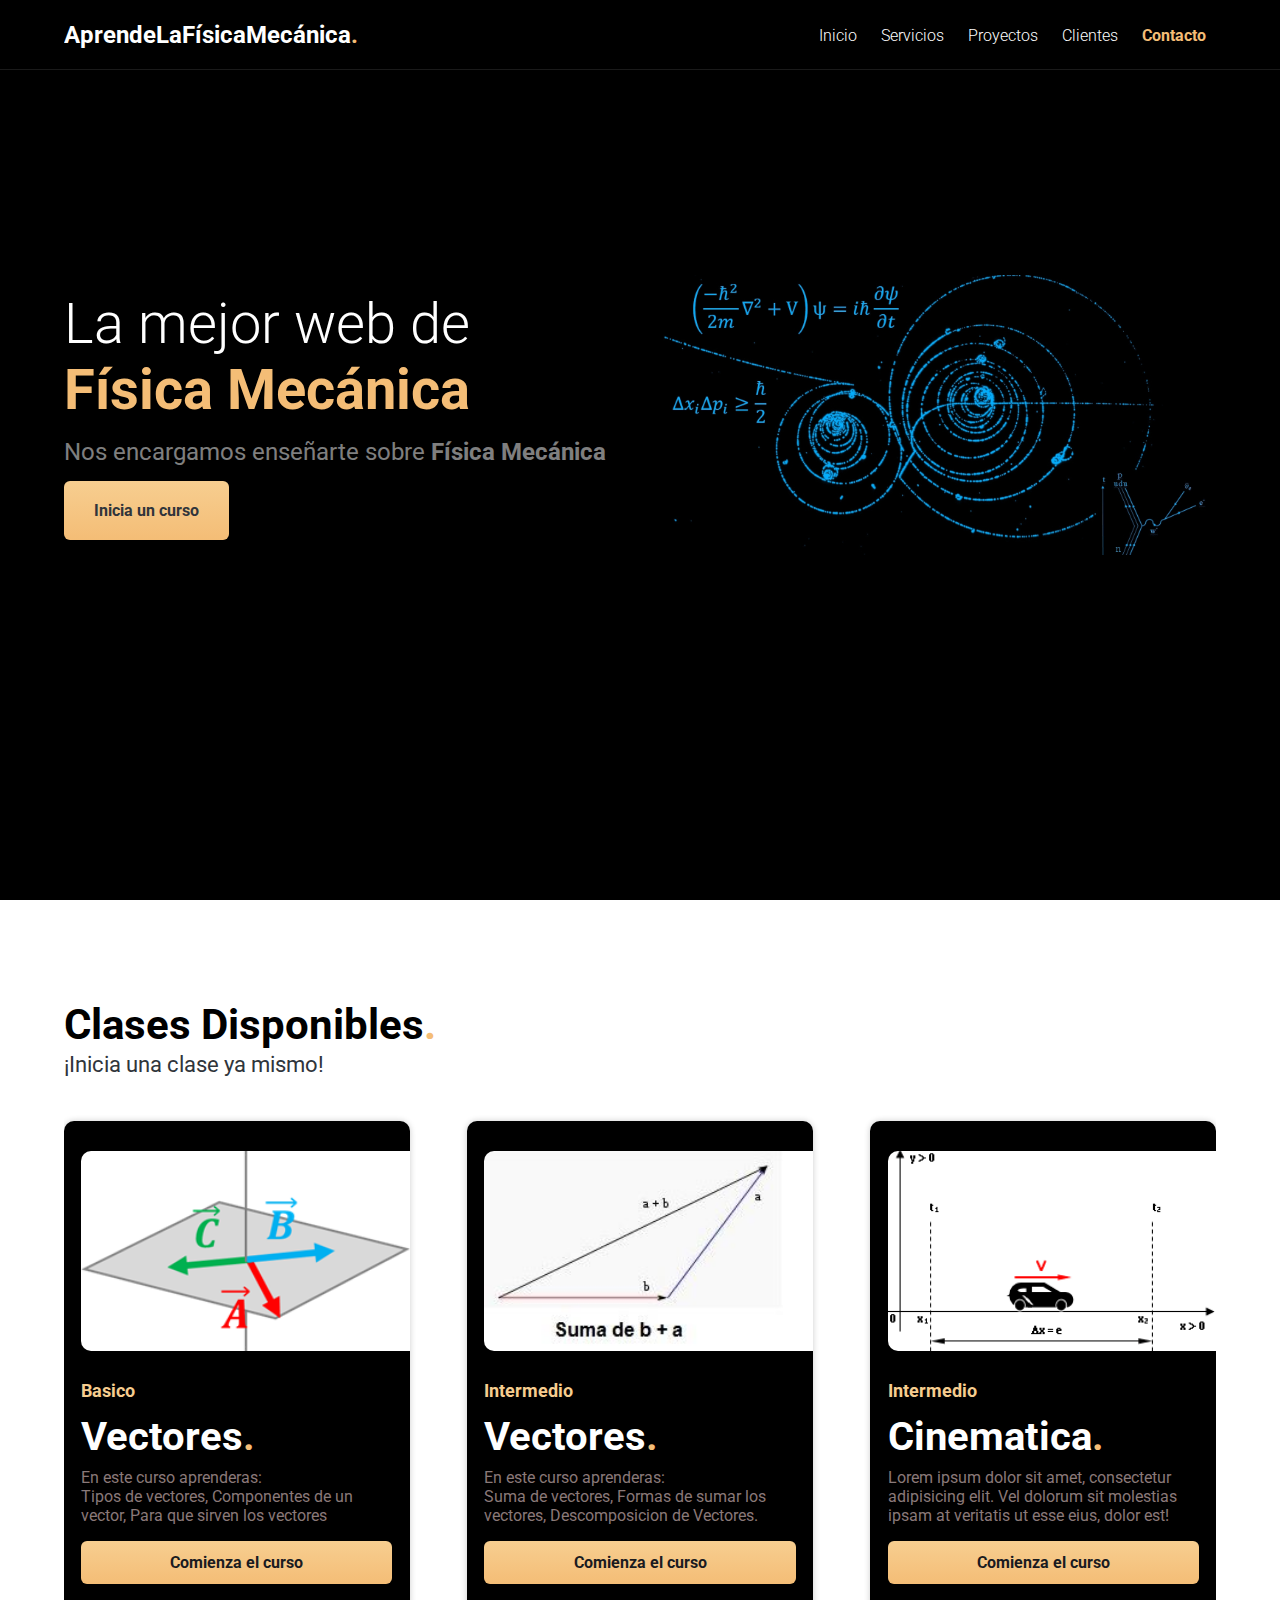
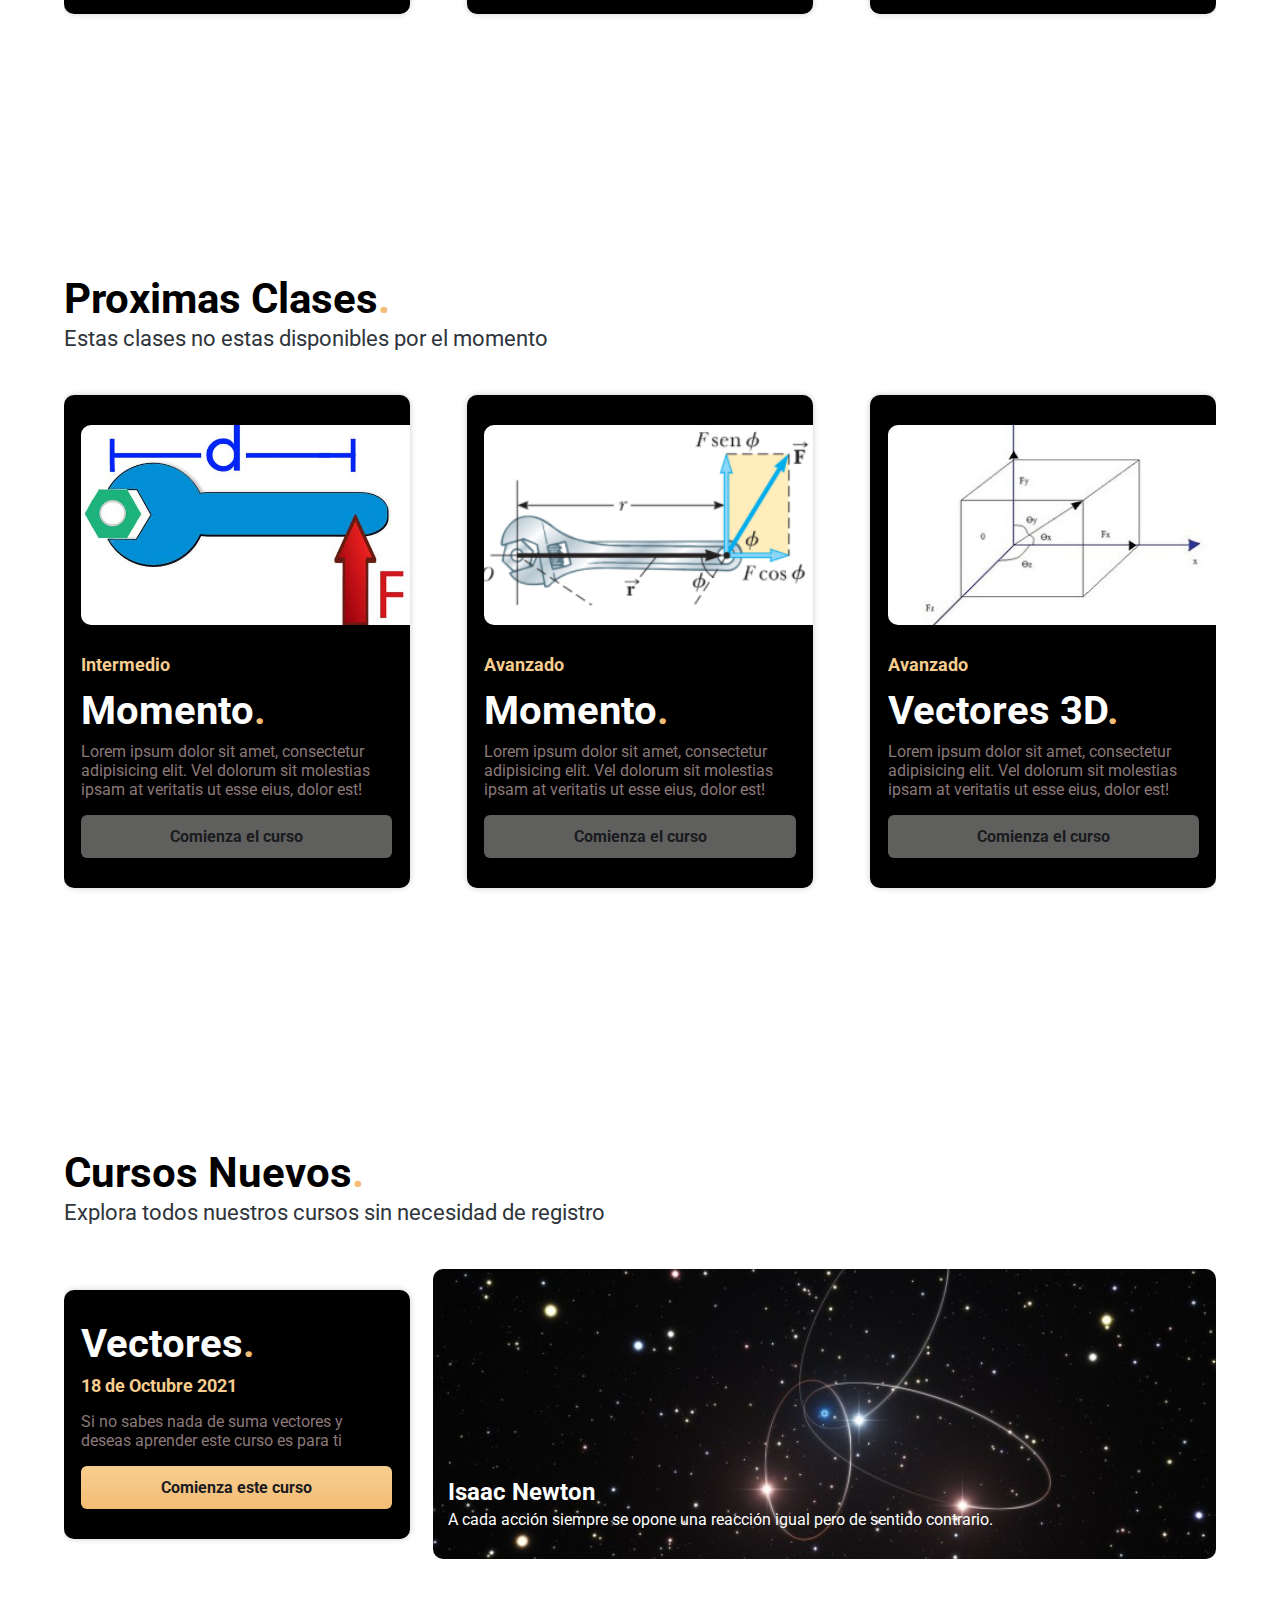
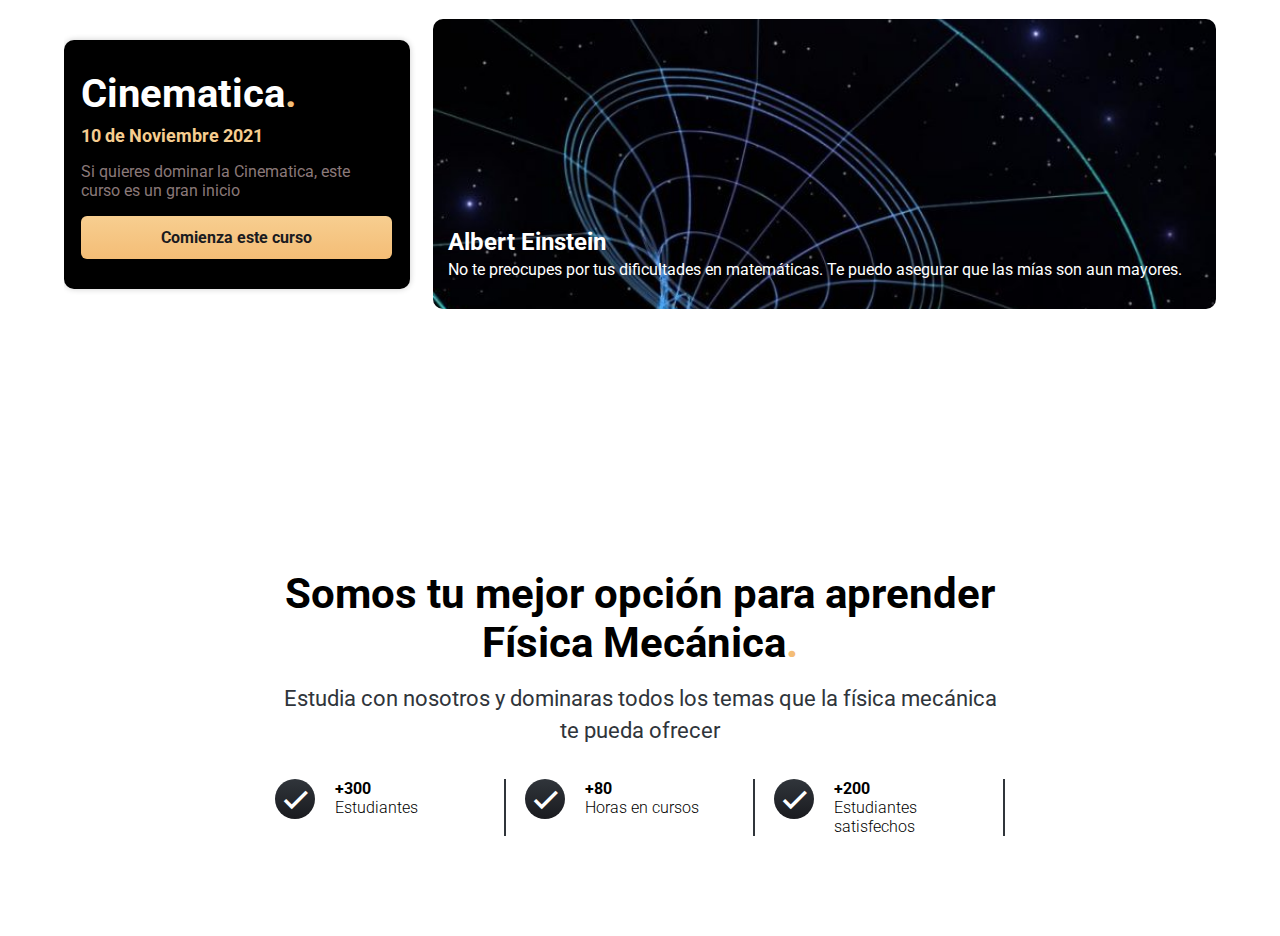
==== index.html @ ffea5226 "Add files via upload" ====
<!DOCTYPE html>
<html lang="es">
<head>
    <meta charset="UTF-8">
    <meta name="viewport" content="width=device-width, initial-scale=1.0">
    <title>AprendeLaFísicaMecánica</title>
    <link rel="stylesheet" href="css/styles.css">
    <link href='https://cdn.jsdelivr.net/npm/boxicons@2.0.5/css/boxicons.min.css' rel='stylesheet'>
</head>
<body>
    <header class="hero">
        <nav class="nav__hero">
            <div class="container nav__container">
                <div class="logo">
                    <h2 class="logo__name">AprendeLaFísicaMecánica<span class="point">.</span></h2>
                </div>
                <div class="links">
                    <a href="#" class="link">Inicio</a>
                    <a href="#" class="link">Servicios</a>
                    <a href="#" class="link">Proyectos</a>
                    <a href="#" class="link">Clientes</a>
                    <a href="#" class="link link--active">Contacto</a>
                </div>
            </div>
        </nav>


        <section class="container hero__main">  
            <div class="hero__textos">
                <h1 class="title">La mejor web de <br> <span class="title--active">Física Mecánica</span></h1> 
                <p class="copy">Nos encargamos enseñarte sobre <span class="copy__active">Física Mecánica</span></p>
                <a href="#Inicia" class="cta">Inicia un curso</a>
            </div>
            <img src="img/img-fondo.jpg" class="mockup">
        </section>
    </header>

    <main>
        <section class="services">
            <div class="container" id="Inicia">
                <h2 class="subtitle">Clases Disponibles<span class="point">.</span></h2>
                <p class="copy__section">¡Inicia una clase ya mismo!</p>

                <article class="container-cards">
                    <div class="card">
                        <img src="img/vector.png" class="card__img">
                        <div class="cards__text">
                            <p class="card__list">Basico</p>
                            <h3 class="card__title">Vectores<span class="point">.</span></h3>
                            <p class="card__copy">En este curso aprenderas: <br> Tipos de vectores, Componentes de un vector, Para que sirven los vectores</p>
                            <a href="vectores.html" class="card__button" >Comienza el curso</a>
                        </div>
                    </div>
                    <div class="card">
                        <img src="img/sumavector.jpg" class="card__img">
                        <div class="cards__text">
                            <p class="card__list">Intermedio</p>
                            <h3 class="card__title">Vectores<span class="point">.</span></h3>
                            <p class="card__copy">En este curso aprenderas: <br> Suma de vectores, Formas de sumar los vectores, Descomposicion de Vectores.</p>
                            <a href="vectores2.html" class="card__button">Comienza el curso</a>
                        </div>
                    </div>
                    <div class="card">
                        <img src="img/cinematica.png" class="card__img">
                        <div class="cards__text">
                            <p class="card__list">Intermedio</p>
                            <h3 class="card__title">Cinematica<span class="point">.</span></h3>
                            <p class="card__copy">Lorem ipsum dolor sit amet, consectetur adipisicing elit. Vel dolorum sit molestias ipsam at veritatis ut esse eius, dolor est!</p>
                            <a href="cinematica.html" class="card__button">Comienza el curso</a>
                        </div>
                    </div>
                </article>
            </div>
        </section>
        <section class="services">
            <div class="container" id="Inicia">
                <h2 class="subtitle">Proximas Clases<span class="point">.</span></h2>
                <p class="copy__section">Estas clases no estas disponibles por el momento</p>

                <article class="container-cards">
                    <div class="card">
                        <img src="img/Momento.jpg" class="card__img">
                        <div class="cards__text">
                            <p class="card__list">Intermedio</p>
                            <h3 class="card__title">Momento<span class="point">.</span></h3>
                            <p class="card__copy">Lorem ipsum dolor sit amet, consectetur adipisicing elit. Vel dolorum sit molestias ipsam at veritatis ut esse eius, dolor est!</p>
                            <p href="#" class="card__buttonp" >Comienza el curso</p>
                        </div>
                    </div>
                    <div class="card">
                        <img src="img/Torque.png" class="card__img">
                        <div class="cards__text">
                            <p class="card__list">Avanzado</p>
                            <h3 class="card__title">Momento<span class="point">.</span></h3>
                            <p class="card__copy">Lorem ipsum dolor sit amet, consectetur adipisicing elit. Vel dolorum sit molestias ipsam at veritatis ut esse eius, dolor est!</p>
                            <p href="#" class="card__buttonp">Comienza el curso</p>
                        </div>
                    </div>
                    <div class="card">
                        <img src="img/vectores3D.jpg" class="card__img">
                        <div class="cards__text">
                            <p class="card__list">Avanzado</p>
                            <h3 class="card__title">Vectores 3D<span class="point">.</span></h3>
                            <p class="card__copy">Lorem ipsum dolor sit amet, consectetur adipisicing elit. Vel dolorum sit molestias ipsam at veritatis ut esse eius, dolor est!</p>
                            <p href="#" class="card__buttonp">Comienza el curso</p>
                        </div>
                    </div>
                </article>
            </div>
        </section>
        <section class="projects container">
            <h2 class="subtitle">Cursos Nuevos<span class="point">.</span></h2>
            <p class="copy__section">Explora todos nuestros cursos sin necesidad de registro</p>
            <article class="container-bg">
                <div class="card">
                    <div class="cards__text">
                        <h3 class="card__title">Vectores<span class="point">.</span></h3>
                        <p class="card__date">18 de Octubre 2021</p>
                        <p class="card__copy">Si no sabes nada de suma vectores y deseas aprender este curso es para ti</p>
                        <a href="#" class="card__button">Comienza este curso</a>
                    </div>
                </div>
                <div class="background">
                    <img src="img/background1.jpg" class="background__img">
                    <div class="background__text">
                        <h3 class="background__title">Isaac Newton</h3>
                        <p class="background__copy">A cada acción siempre se opone una reacción igual pero de sentido contrario.</p>
                    </div>
                </div>
                <div class="card">
                    <div class="cards__text">
                        <h3 class="card__title">Cinematica<span class="point">.</span></h3>
                        <p class="card__date">10 de Noviembre 2021</p>
                        <p class="card__copy">Si quieres dominar la Cinematica, este curso es un gran inicio</p>
                        <a href="#" class="card__button">Comienza este curso</a>
                    </div>
                </div>
                <div class="background">
                    <img src="img/background2.jpg" class="background__img">
                    <div class="background__text">
                        <h3 class="background__title">Albert Einstein</h3>
                        <p class="background__copy">No te preocupes por tus dificultades en matemáticas. Te puedo asegurar que las mías son aun mayores.</p>
                    </div>
                </div>
            </article>
        </section>
        <section class="email container container--modifier">
            <h2 class="subtitle subtitle--modifier">Somos tu mejor opción para aprender Física Mecánica<span class="point">.</span></h2>

            <p class="copy__section copy__section--modifier">Estudia con nosotros y dominaras todos los temas que la física mecánica <br> te pueda ofrecer</p>

            <div class="check">
                <div class="check__item">
                    <i class='bx bx-check' ></i>
                    <div class="check__numbers">
                        <p class="check__number">+300</p>
                        <p class="check__copy">Estudiantes</p>
                    </div>
                </div>
                <div class="check__item">
                    <i class='bx bx-check' ></i>
                    <div class="check__numbers">
                        <p class="check__number">+80</p>
                        <p class="check__copy">Horas en cursos</p>
                    </div>
                </div>
                <div class="check__item">
                    <i class='bx bx-check' ></i>
                    <div class="check__numbers">
                        <p class="check__number">+200</p>
                        <p class="check__copy">Estudiantes satisfechos</p>
                    </div>
                </div>
            </div>
            
        </section>
    </main>

    
</body>
</html>
---- css/styles.css ----
@import url('https://fonts.googleapis.com/css2?family=Roboto:wght@300;400;700&display=swap');

:root{
    --gold1:#F4BD76;
    --gold2:#F6CD8F;
    --gray:#ffffff80;
    --gray2:#f7d9d990;
    --black1: #1A1B1F;
    --black2: #30353B;
    --shadow: 0 8px 8px;
    --color_shadow: #00000033;
}

*{
    margin: 0;
    padding:0;
    box-sizing: border-box;
}

body{
    font-family: 'Roboto', sans-serif;
  
}

.container{
    width: 90%;
    max-width: 1200px;
    margin: 0 auto;
    overflow: hidden;
    padding:100px 0;
    height: auto;
}

.container--modifier{
    width: 60%;
}

.hero{
    width: 100%;
    height: 100vh;
    background: black;
}

.nav__hero{
    color: #fff;
    height: 70px;
    width: 100%;
    border-bottom: 1px solid rgba(255,255,255, 0.1);
    position: fixed;
    background: black;
    z-index: 2;
}

.nav__container{
    display: flex;
    align-items: center;
    justify-content: space-between;
    height: inherit;
    padding: 0;
}

.logo__name{
    font-size: 24px;
}

.link{
    display: inline-block;
    color: inherit;
    text-decoration: none;
    font-weight: 300;
    padding: 10px;
}

.link--active{
    color: var(--gold1);
    font-weight: 700;
}

.point{
    color: var(--gold1);
}

.hero__main{
    height: calc(100vh - 70px);
    display: flex;
    justify-content: space-between;
    align-items: center;
    padding:0;
}

.mockup{
    object-fit: cover;
    width: 48%;
    max-height: 90vh;
}

.hero__textos{
    width: 48%;
}

.title{
    font-size: 56px;
    font-weight: 300;
    color: #fff;
}

.title--active{
    color: var(--gold1);
    font-weight: 700;
}

.copy{
    font-size: 24px;
    color: var(--gray);
    text-shadow: var(--shadow)  var(--color_shadow);
    margin: 15px 0;
}

.copy__active{
    font-weight: 700;
}

.cta{
    padding: 20px 30px;
    display: inline-block;
    background: linear-gradient(180deg, #F7CE90 0%, #F4BD76 100%);
    text-decoration: none;
    color: var(--black2);
    font-weight: 700;
    box-shadow: var(--shadow) var(--color_shadow);
    border-radius: 6px;
}

/* services */

.services{
    background: #fff;
}

.subtitle{
    font-size: 42px;
    
}

.subtitle--modifier{
    text-align: center;
    margin-bottom: 16px;
}
.cajita{
    width: 90%;
    height:0%;
    background: linear-gradient(180deg, #F7CE90 0%, #F4BD76 100%);
    padding: 30px;
    margin-bottom: 70px;
}
.copy__section{
    color: var(--black2);
    font-size: 22px;
    line-height: 32px;
    margin-bottom: 40px;
  
}
.copy__section_subtitle{
    color: black;
    font-size: 22px;
    line-height: 32px;
    margin-bottom: 60px;
    border-bottom: solid 2px black;
}
.copy__section_title{
    color: black;
    font-size: 35px;
    line-height: 32px;
    
}


.tabla-contenido{
    color: rgb(46, 43, 43);
    font-size: 23px;
    margin-left: 20px;
    line-height: 32px;
    margin-bottom: 60px;
}
.tex-deco{
    color: black;
    text-decoration: none;
}
.tex-deco:hover{
    color: blue;
    text-decoration: none;
}
.numeracion{
    margin-left: 25px;
}
.numeracion2{
    margin-left: 35px;
    
}
.infovec .subtitle{
    padding-top: 100px;
}
.Formula{
    text-align: center;
    font-size: 40px;
    margin-bottom: 30px;
}
.caja_imagenes{
    display: flex;
    justify-content: space-around;
    text-align: center;
}
.img-vec{
    width: 250px;
    height: 250px;
}
.img-trian{
    width: 600px;
    height: 400px;

}

.img-pla{
    width: 600px;
    height: 600px;
    
    
}
.img-plan{
    width: 600px;
    margin: auto;
    margin-top: 30px;
}
.img-planv{
    width: 250px;
    margin: auto;
}
.img-gr{
    width: 300px;
    height: 450px;
}
.img-gra{
    width: 300px;
    margin: auto;
    margin-bottom: 40px;
}
.img-planc{
    width: 370px;
    margin: auto;
    margin-top: 30px;
}
.img-larga{
    width: 820px;
    margin: auto;
    margin-bottom: 40px;
}
.img-larg{
    width: 800px;
}
.img-plac{
    width: 370px;
    height: 370px;
}
.title-ejemlo{
    color: #F4BD76;
    font-size: 30px;
    margin-top: 80px;

}
.img-eje{
    width: 600px;
    margin-bottom: 60px;
}
.video{
    width: 350px;
    height: 208px;
    background-color: black;
    padding: 4px;
    
}

.copy__section--modifier{
    text-align: center;
    margin-bottom: 32px;
}

.container-cards{
    display: flex;
    justify-content: space-between;
    align-items: center;
    flex-wrap: wrap;
}

.card{
    width: 30%;
    padding: 30px 0;
    overflow: hidden;
    background: black;
    border-radius: 10px;
    position: relative;
    text-align: right;
    margin-bottom: 60px;
    box-shadow: 0 0 6px var(--color_shadow);
}

.card__img{
    width: 95%;
    height: 200px;
    object-fit: cover;
    border-radius: 10px 0 0 10px;
}

.cards__text{
    text-align: left;
    width: 90%;
    margin:0 auto;
}

.card__list{
    color: var(--gold2);
    font-weight: 700;
    margin: 25px 0 12px ;
    font-size: 18px;
}


.card__title{
    font-size: 40px;
    color: #fff;
    margin-bottom: 8px;
}

.card__copy{
    color: var(--gray2);
    margin-bottom: 16px;
}

.card__button{
    display: block;
    background: linear-gradient(180deg, #F7CE90 0%, #F4BD76 100%);
    border-radius: 6px;
    text-decoration: none;
    width: 100%;
    color: var(--black1);
    font-weight: 700;
    text-align: center;
    padding: 12px 0;
}
.card__buttonp{
    display: block;
    background: #5f5f5e;
    border-radius: 6px;
    text-decoration: none;
    width: 100%;
    color: var(--black1);
    font-weight: 700;
    text-align: center;
    padding: 12px 0;
}

.card__date{
    color: var(--gold2);
    font-size: 18px;
    font-weight: bold;
    margin-bottom: 16px;
}

.container-bg{
    display: flex;
    justify-content: space-between;
    align-items: center;
    flex-wrap: wrap;
}


.background{
    width: 68%;
    height: 290px;
    border-radius: 10px;
    position: relative;
    margin-bottom: 60px;
}

.background__img{
    width: 100%;
    height: 100%;
    object-fit: cover;
    border-radius: inherit;
}

.background__text{
    position: absolute;
    width: 100%;
    bottom: 30px;
    left: 15px;
    color: #fff;
}

.background__title{
    font-size: 24px;
    margin-bottom: 4px;
}

/* check */

.check{
    display: flex;
    justify-content: space-evenly;
    flex-wrap: wrap;
    margin: 0 auto;
}

.check__item{
    width: 30%;
    padding-right: 10px;
    display: flex;
    border-right: 2px solid var(--black2);
}

.bx-check{
    background: linear-gradient(180deg, var(--black2) 0%, var(--black1) 100%);
    display: inline-block;
    width: 40px;
    height: 40px;
    text-align: center;
    margin-right: 20px;
    color: #fff;
    border-radius: 50%;
    font-size: 40px;
}

.check__number{
    font-weight: 700;
}

.check__copy{
    font-weight: 300;
}




@media screen and (max-width:1000px){
    .mockup{
        width: 600px;
        height: auto;
    }

    .title{
        font-size: 50px;
    }

    .copy{
        font-size: 22px;
    }
    .cajita{
        width: 95%;
        margin: auto;
        height: 0%;
    }
    .copy__section_title{
        font-size: 30px;
    }
    .tabla-contenido{
        font-size: 20px;
    }
    .img-vecs{
        width: 100%;
        height: 0%;
        margin-left: auto;
        margin-right: auto;
    }
    .img-trian{
        width: 100%;
        height: 0%;
        margin-left: auto;
        margin-right: auto;
    }
    .img-pla{
        width: 95%;
        height: 0%;
        margin-left: auto;
        margin-right: auto;
    }
    .img-plan{
        width: 95%;
        height: 0%;
        margin-left: auto;
        margin-right: auto;
    }

    .img-planv{
        width: 95%;
        height: 0%;
        margin: auto;
    }
    .img-gr{
        width: 90%;
        height: 0%;
        margin-left: 5%;
        margin-right: 5%;

    }

    .img-planc{
        width: 95%;
        height: 0%;
        margin: auto;
        margin-top: 30px;
    }
    .img-larga{
        width: 95%;
        height: 0%;
        margin: auto;
        margin-bottom: 40px;
    }
    .img-larg{
        width: 95%;
        height: 0%;
        margin: auto;
    }
    .img-plac{
        width: 95%;
        height: 0%;
        margin: auto;
    }
    .img-vecsc{
        width: 30%;
        height: 0%;
        margin-left:35%;
        margin-right: 35%;
    }
    .Formula{
        font-size: 30px;
    }
    .img-eje{
        width: 95%;
        height: 0%;
        margin-left: auto;
        margin-right: auto;
    }

    .video{
        margin: 20px;
    }
    .cta{
        padding: 15px 22px;
    }

    .container-cards{
        justify-content: space-evenly;
    }

    .services .card{
        width: 45%;
    }

    .background{
        width: 52%;
    }

    .card{
        width: 42%;
    }

    .testimony-container{
        justify-content: space-evenly;
    }

    .testimony__card{
        width: 45%;
    }

    .check__item{
        width: 45%;
        margin-bottom: 35px;
    }


    .download{
        width: 100%;
    }

    .download__app{
        justify-content: space-between;
    }

    .download__item{
        width: 45%;
    }

    .get-email{
        width: 100%;
        margin-bottom: 40px;
    }

    .socialmedia__icon{
        font-size: 18px;
    }

    .socialmedia__legend{
        font-size: 18px;
    }
}

@media screen and (max-width:700px){
    main .container,
    footer .container{
        padding: 60px 0;
    }
    .mockup{
        margin-top: 100px;
    }
    .hero{
        
        width: 100%;
        height: 600px;
    }
    .nav__container{
        flex-wrap: wrap;
        flex-direction: column;
        justify-content: space-evenly;
    }

    .nav__hero{
        height: auto;
    }

    .logo{
        padding: 15px 0 ;
        text-align: center;
    }

    .links{
        padding-bottom: 10px;
        text-align: center;
    }

    .link{
        padding: 7px 10px;
    }


    .hero__main{
        flex-direction: column-reverse;
        justify-content: flex-end;
        min-height: 70px;
        height: auto;
        padding: 30px 0;
    }

    .hero__textos{
        width: 100%;
        text-align: center;
    }

    .mockup{
        width: 60%;
        margin-bottom: 20px;
    }

    .title{
        font-size: 35px;
    }

    .copy{
        font-size: 20px;
    }
    .cajita{
        width: 95%;
        margin: auto;
        height: 0%;
    }
    .copy__section_title{
        font-size: 25px;
    }
    .tabla-contenido{
        font-size: 20px;
    }
    .img-vecs{
        width: 100%;
        height: 0%;
        margin-left: auto;
        margin-right: auto;
    }
    .img-trian{
        width: 100%;
        height: 0%;
        margin-left: auto;
        margin-right: auto;
    }
    .img-pla{
        width: 95%;
        height: 0%;
        margin-left: auto;
        margin-right: auto;
    }
    .img-plan{
        width: 95%;
        height: 0%;
        margin-left: auto;
        margin-right: auto;
    }
    .img-planv{
        width: 95%;
        height: 0%;
        margin: auto;
    }
    .img-gr{
        width: 60%;
        height: 0%;
        margin-left:20%;
        margin-right: 20%;
    }
    .img-planc{
        width: 95%;
        height: 0%;
        margin: auto;
        margin-top: 30px;
    }
    .img-larga{
        width: 95%;
        height: 0%;
        margin: auto;
        margin-bottom: 40px;
    }
    .img-larg{
        width: 95%;
        height: 0%;
        margin: auto;
    }
    .img-plac{
        width: 95%;
        height: 0%;
        margin: auto;
    }
    .img-vecsc{
        width: 30%;
        height: 0%;
        margin-left:35%;
        margin-right: 35%;
    }
    .Formula{
        font-size: 30px;
    }
    .img-eje{
        width: 95%;
        height: 0%;
        margin-left: auto;
        margin-right: auto;
    }
    .video{
        margin: 20px;
    }

    .subtitle{
        font-size: 35px;
        text-align: center;
    }

    .copy__section{
        font-size: 20px;
        text-align: center;
    }

    .services .card{
        width: 80%;
    }

    .container-bg{
        justify-content: space-evenly;
    }

    .card{
        margin-bottom: 40px;
        width: 65%;
    }

    .card__title{
        font-size: 35px;
    }

    .card__button{
        width: 100%;
    }

    .background{
        width: 65%;
        margin-bottom: 40px;
    }

    .background__copy{
        display: none;
    }

    .testimony__card{
        width: 65%;
    }

    .testimony__name{
        font-size: 20px;
    }

    .container--modifier{
        width: 80%;
    }

    .item__contact{
        width: 100%;
        padding: 30px 0;
    }
}

@media screen and (max-width:500px){
    .hero{
        width: 100%;
        height: 700px;
       
    }
    .nav__hero{
        position: relative;
    }
    .mockup{
        width: 80%;
        margin-bottom: 15px;
    }
    .cajita{
        width: 95%;
        margin: auto;
        height: 0%;
    }
    .copy__section_title{
        font-size: 20px;
    }
    .tabla-contenido{
        font-size: 18px;
    }
    .caja_imagenes{
        display: block;
    }
    .img-vec{
        width: 90%;
        height: 0%;
    }
    .img-vecs{
        width: 100%;
        height: 0%;
        margin-left: auto;
        margin-right: auto;
    }
    .img-trian{
        width: 100%;
        height: 0%;
        margin-left: auto;
        margin-right: auto;
    }
    .caja_img_in{
        margin-bottom: 50px;
        font-size: 30px;
    }
    .services .card{
        width: 95%;
    }

    .card{
        width: 95%;
    }

    .background{
        width: 95%;
    }

    .testimony__card{
        width: 95%;
    }

    .testimony__history{
        font-size: 20px;
    }

    .container--modifier{
        width: 90%;
    }
    .img-pla{
        width: 95%;
        height: 0%;
        margin-left: auto;
        margin-right: auto;
    }
    .img-plan{
        width: 95%;
        height: 0%;
        margin-left: auto;
        margin-right: auto;
    }
    .img-planv{
        width: 95%;
        height: 0%;
        margin: auto;
    }
    .img-gr{
        width: 60%;
        height: 0%;
        margin-left:20%;
        margin-right: 20%;
    }

    .img-planc{
        width: 95%;
        height: 0%;
        margin: auto;
        margin-top: 30px;
    }
    .img-larga{
        width: 95%;
        height: 0%;
        margin: auto;
        margin-bottom: 40px;
    }
    .img-larg{
        width: 95%;
        height: 0%;
        margin: auto;
    }
    .img-plac{
        width: 95%;
        height: 0%;
        margin: auto;
    }
    .img-vecsc{
        width: 30%;
        height: 0%;
        margin-left:35%;
        margin-right: 35%;
    }
    .Formula{
        font-size: 30px;
    }
    .img-eje{
        width: 95%;
        height: 0%;
        margin-left: auto;
        margin-right: auto;
    }
    .video{
        margin: 20px;
    }
    .check__item{
        width: 100%;
        border: none;
        padding: none;
        justify-content: center;
    }

    .download__item{
        width: 49%;
    }

    .download__title{
        font-size: 16px;
    }

    .download__logo{
        font-size: 30px;
    }
}
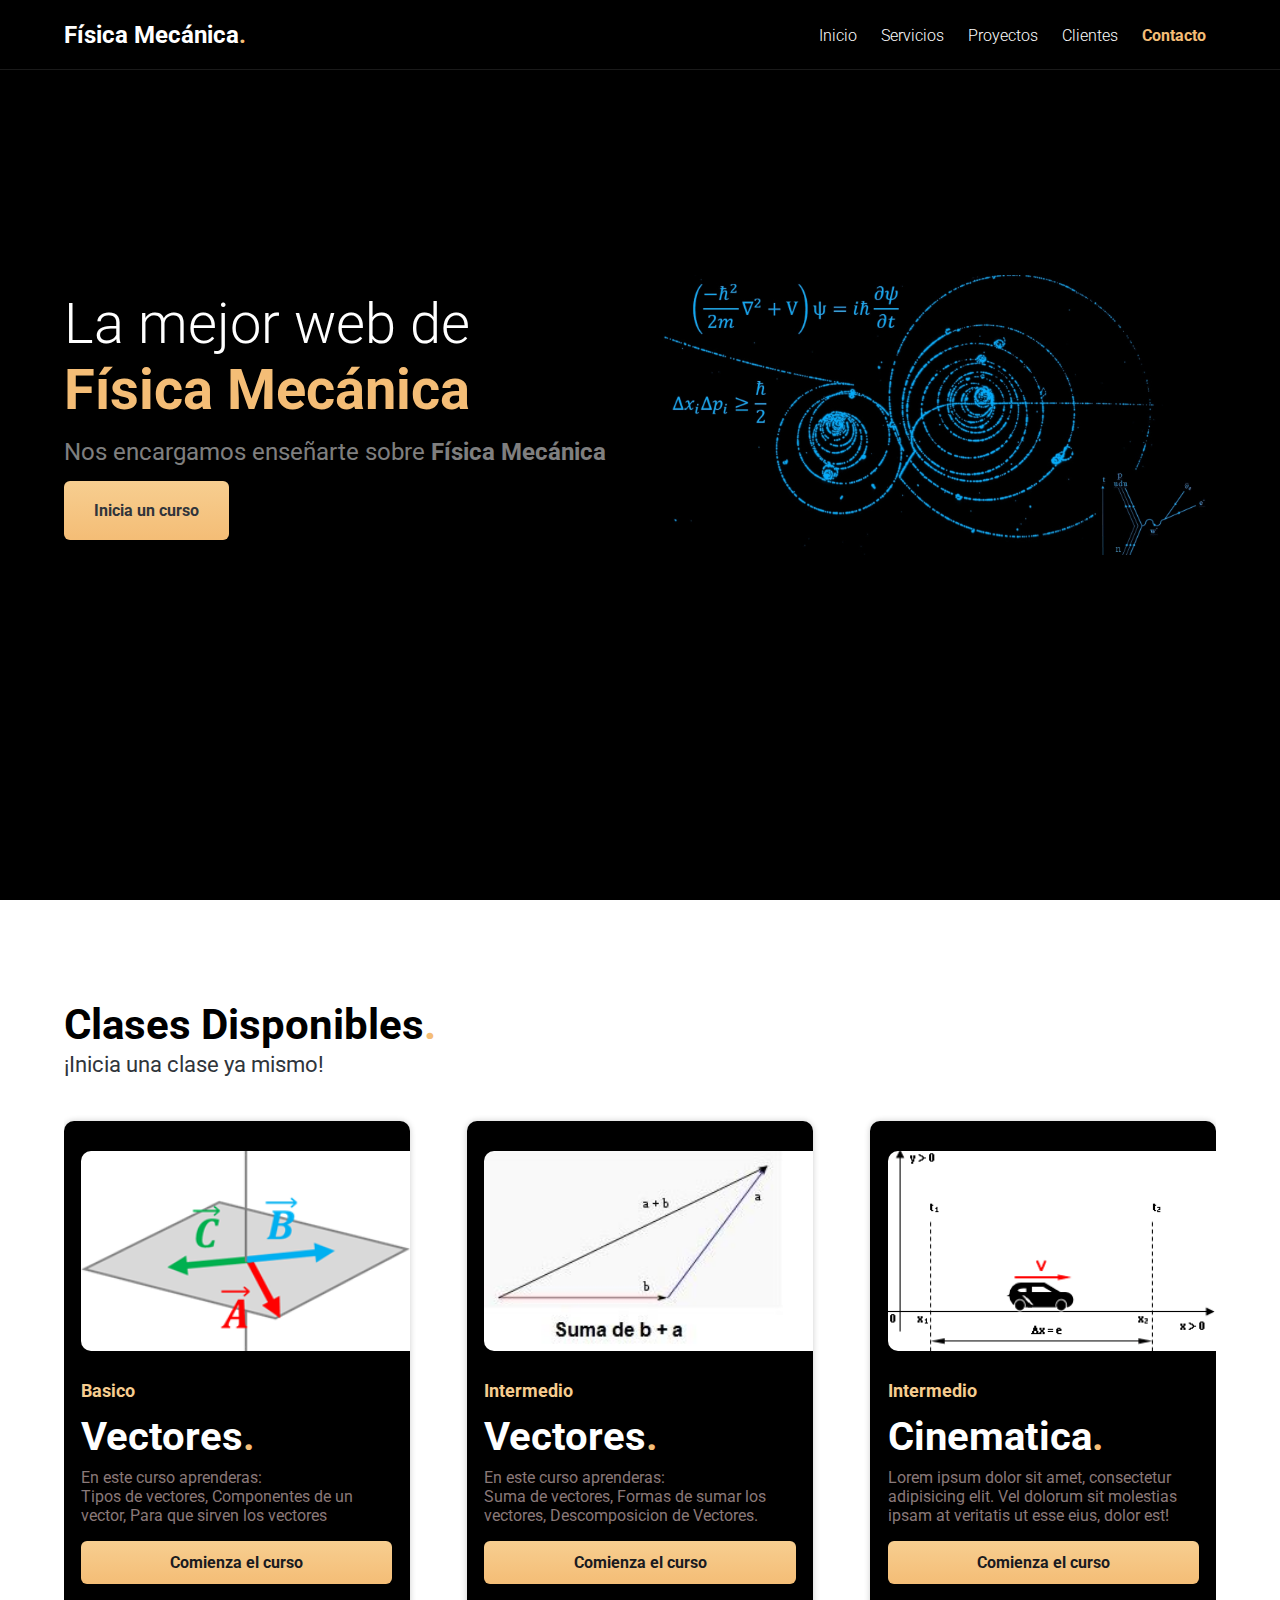
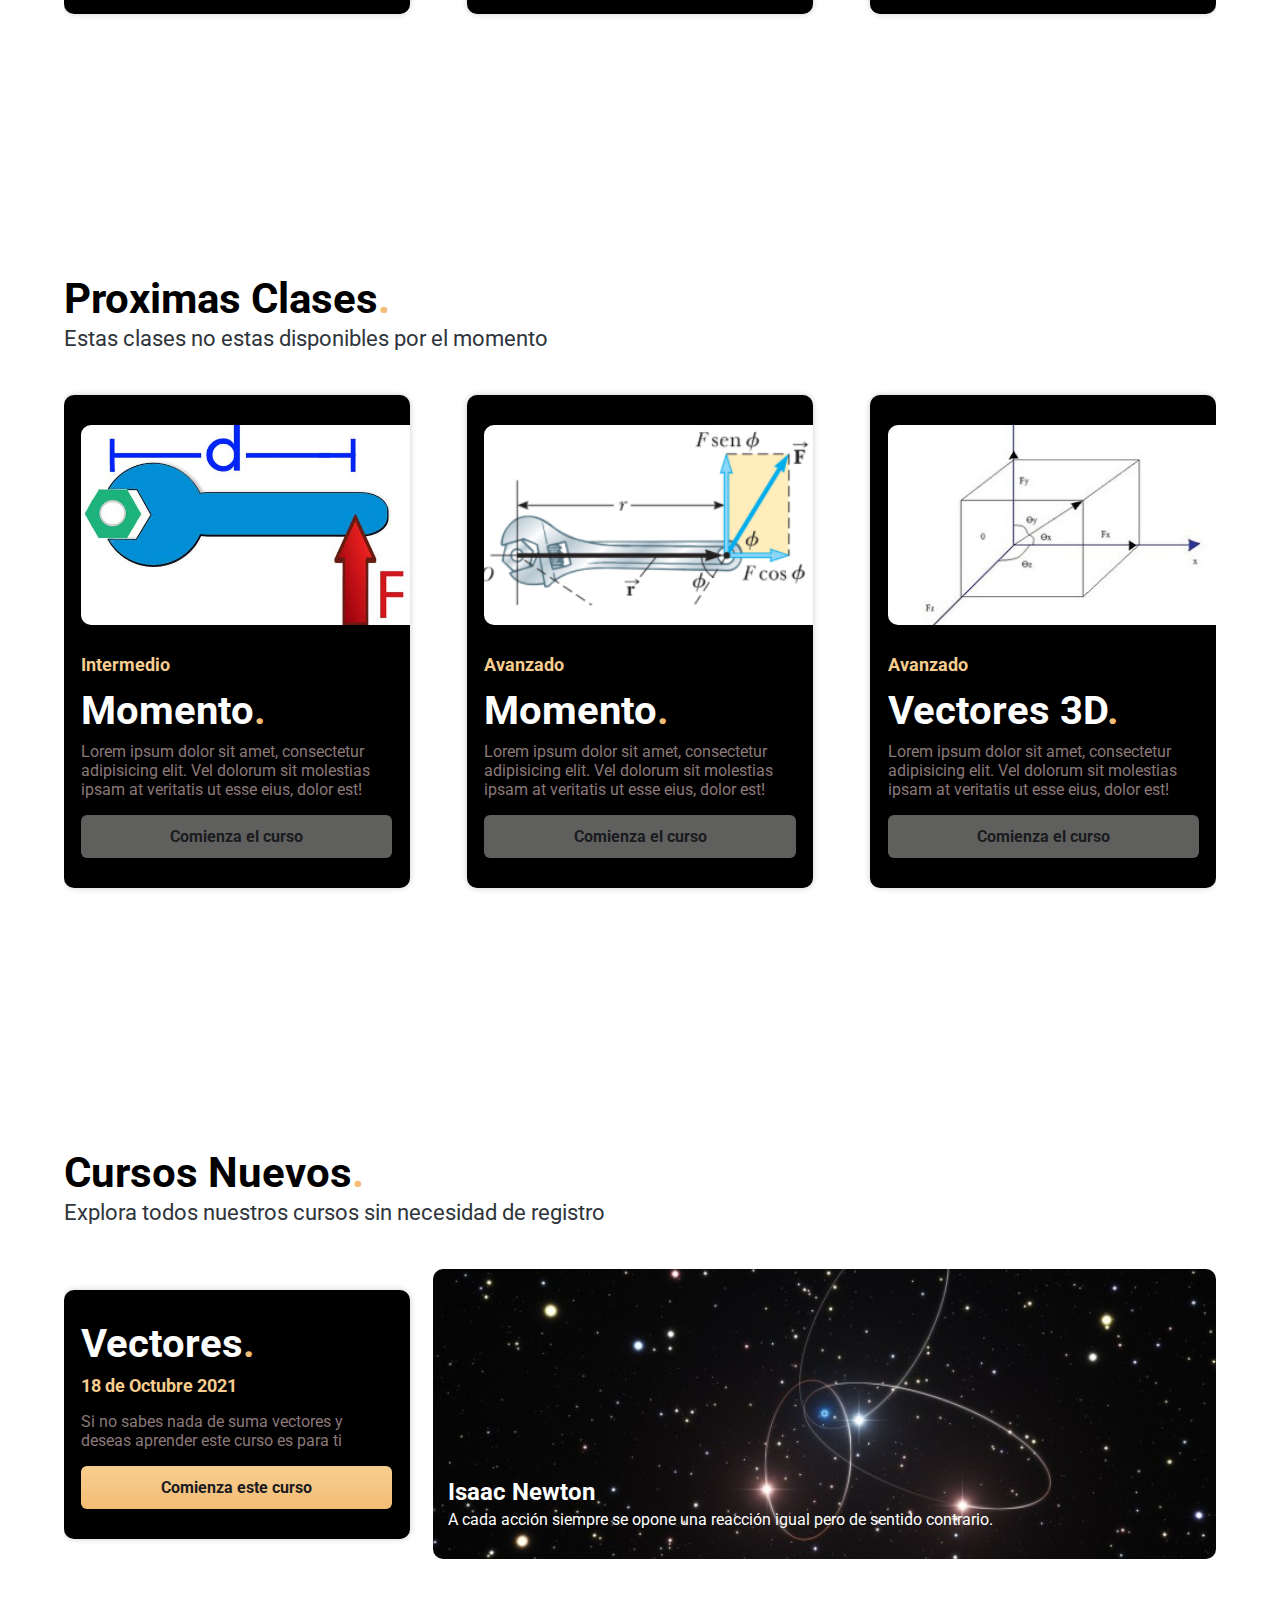
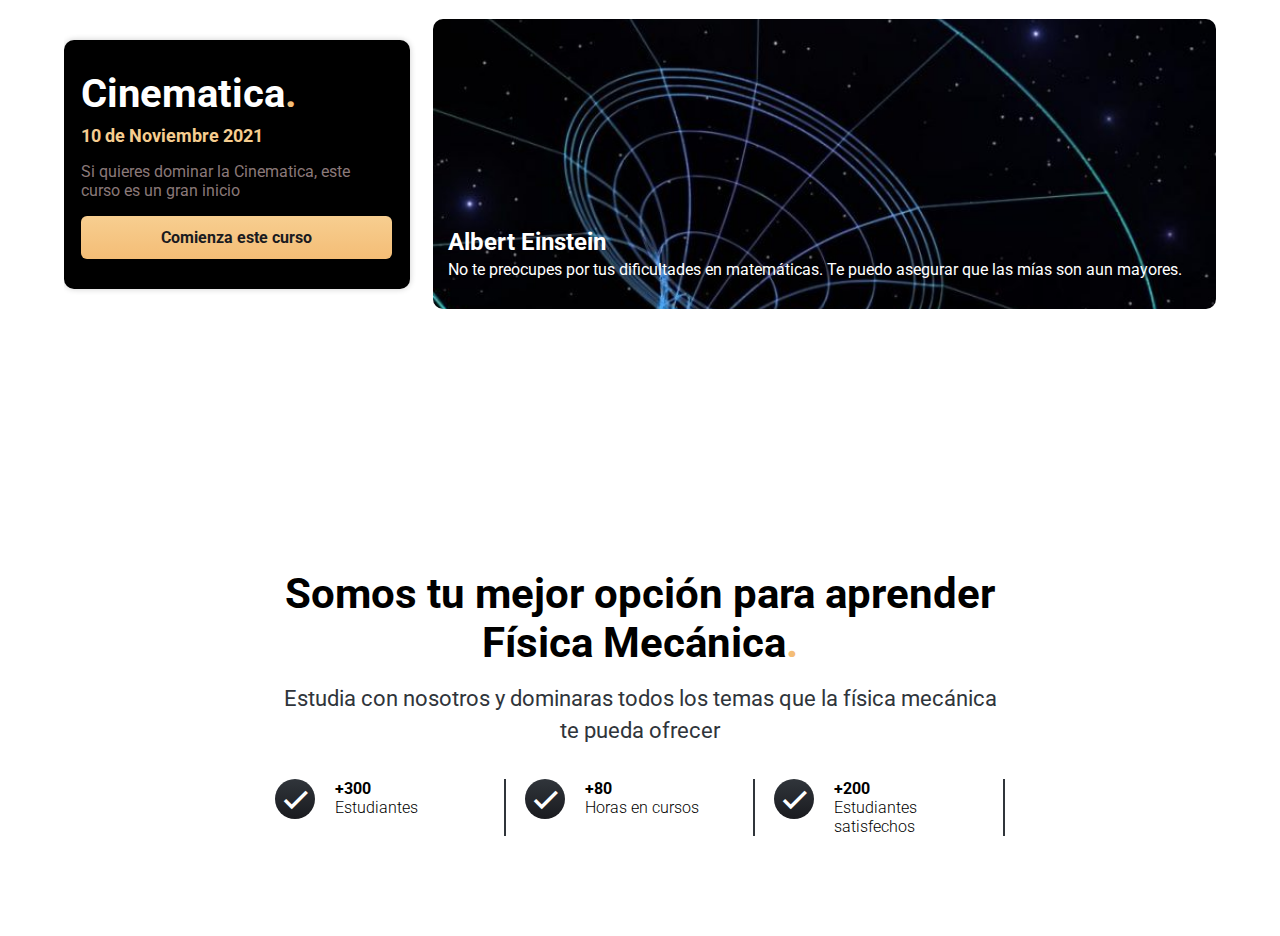
==== commit 5c8efc21: "Update index.html" ====
--- a/index.html
+++ b/index.html
@@ -12,7 +12,7 @@
         <nav class="nav__hero">
             <div class="container nav__container">
                 <div class="logo">
-                    <h2 class="logo__name">AprendeLaFísicaMecánica<span class="point">.</span></h2>
+                    <h2 class="logo__name">Física Mecánica<span class="point">.</span></h2>
                 </div>
                 <div class="links">
                     <a href="#" class="link">Inicio</a>
@@ -178,4 +178,4 @@
 
     
 </body>
-</html>+</html>
--- a/css/styles.css
+++ b/css/styles.css
@@ -439,10 +439,23 @@
 
 
 
-
+@media screen and (max-height:450px){
+    .nav__hero{
+        position: relative;
+        
+    }
+
+}
+@media screen and (max-height:600px){
+
+    .hero__main{
+        padding-top: 100px;
+    }
+
+}
 @media screen and (max-width:1000px){
     .mockup{
-        width: 600px;
+        width: 50%;
         height: auto;
     }
 
@@ -963,4 +976,4 @@
     .download__logo{
         font-size: 30px;
     }
-}+}
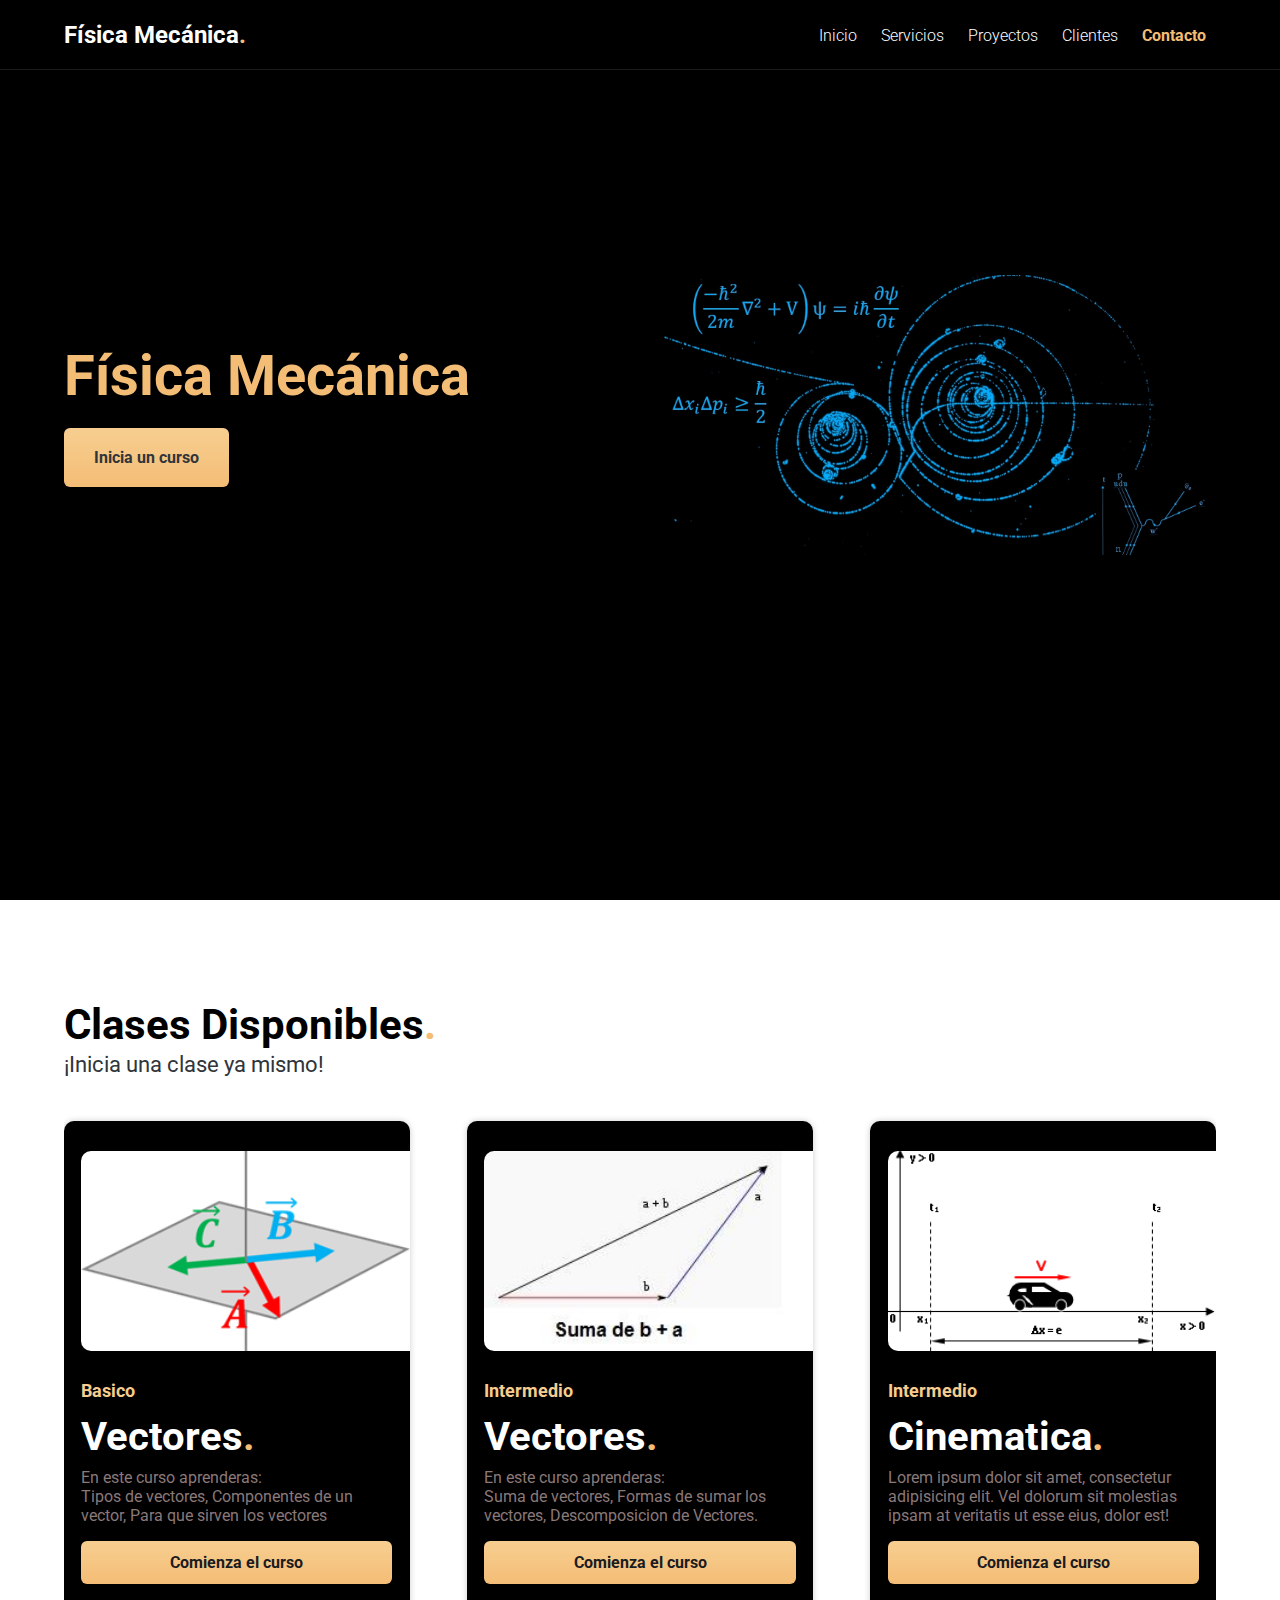
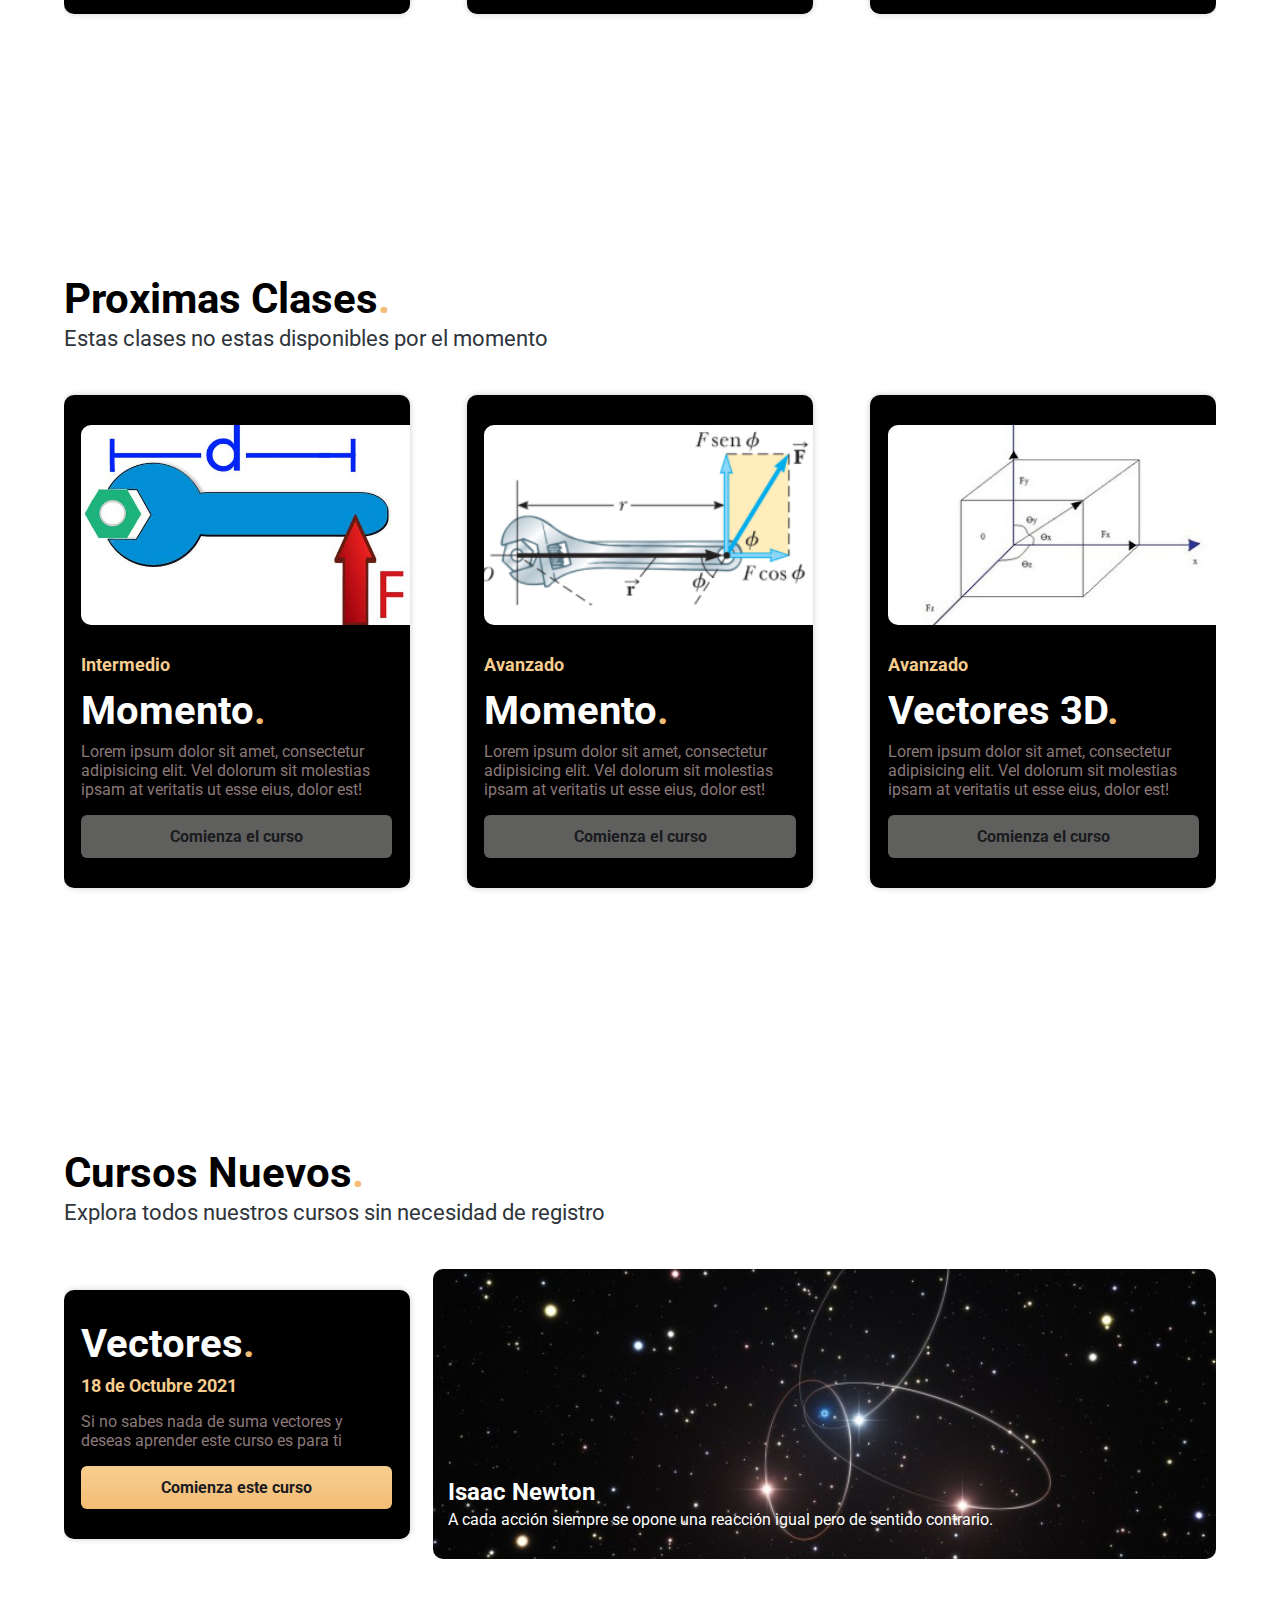
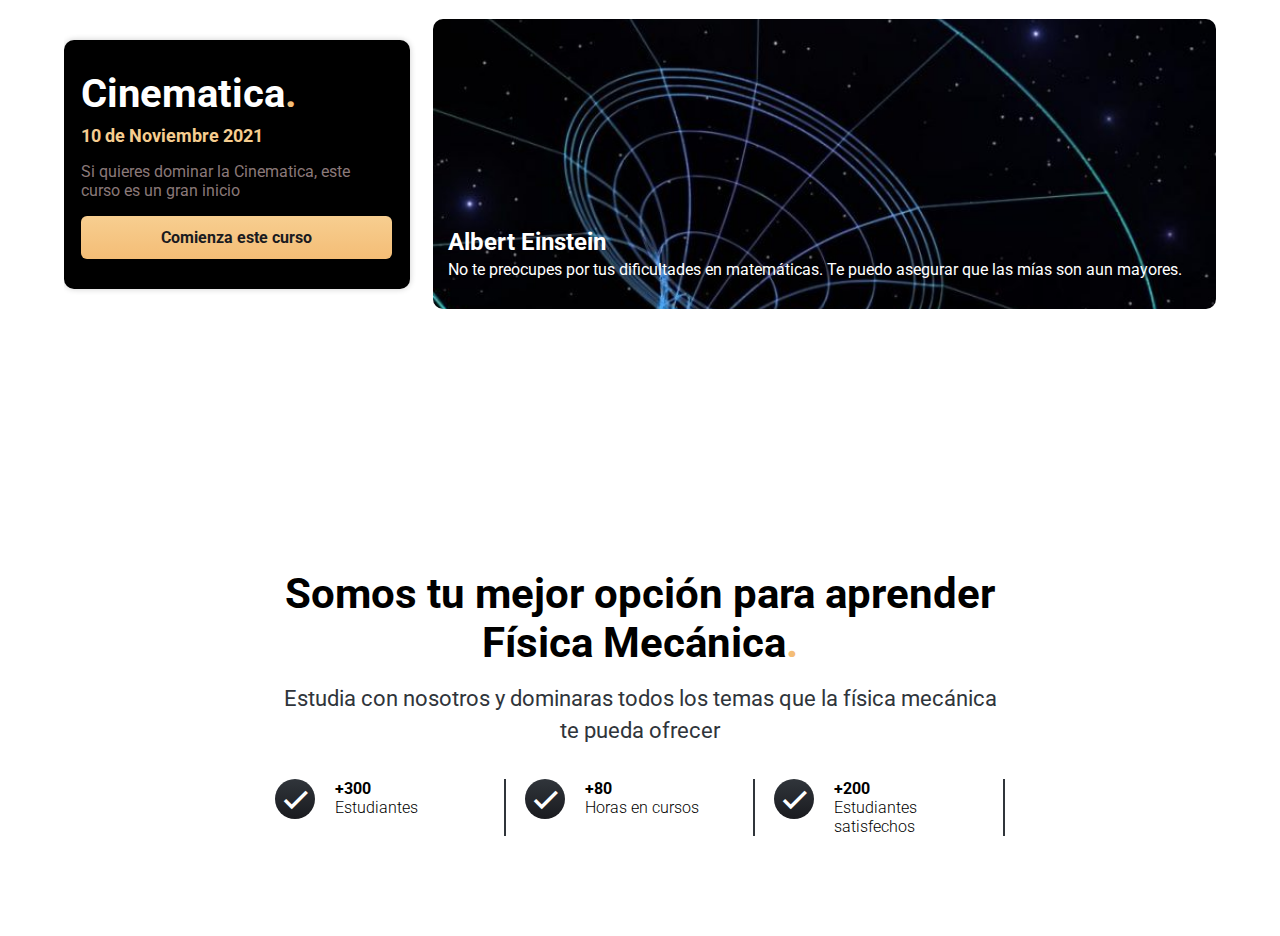
==== commit b2b6f972: "Update index.html" ====
--- a/index.html
+++ b/index.html
@@ -27,8 +27,8 @@
 
         <section class="container hero__main">  
             <div class="hero__textos">
-                <h1 class="title">La mejor web de <br> <span class="title--active">Física Mecánica</span></h1> 
-                <p class="copy">Nos encargamos enseñarte sobre <span class="copy__active">Física Mecánica</span></p>
+                <h1 class="title"><span class="title--active">Física Mecánica</span></h1> 
+                <br>
                 <a href="#Inicia" class="cta">Inicia un curso</a>
             </div>
             <img src="img/img-fondo.jpg" class="mockup">
--- a/css/styles.css
+++ b/css/styles.css
@@ -439,18 +439,17 @@
 
 
 
-@media screen and (max-height:450px){
+@media screen and (max-height:450px) and (min-height: 250px){
     .nav__hero{
         position: relative;
+        margin-bottom: 80px;
+    }
+    .hero{
         
-    }
-
-}
-@media screen and (max-height:600px){
-
-    .hero__main{
-        padding-top: 100px;
-    }
+        height: 480px;
+    }
+
+
 
 }
 @media screen and (max-width:1000px){
